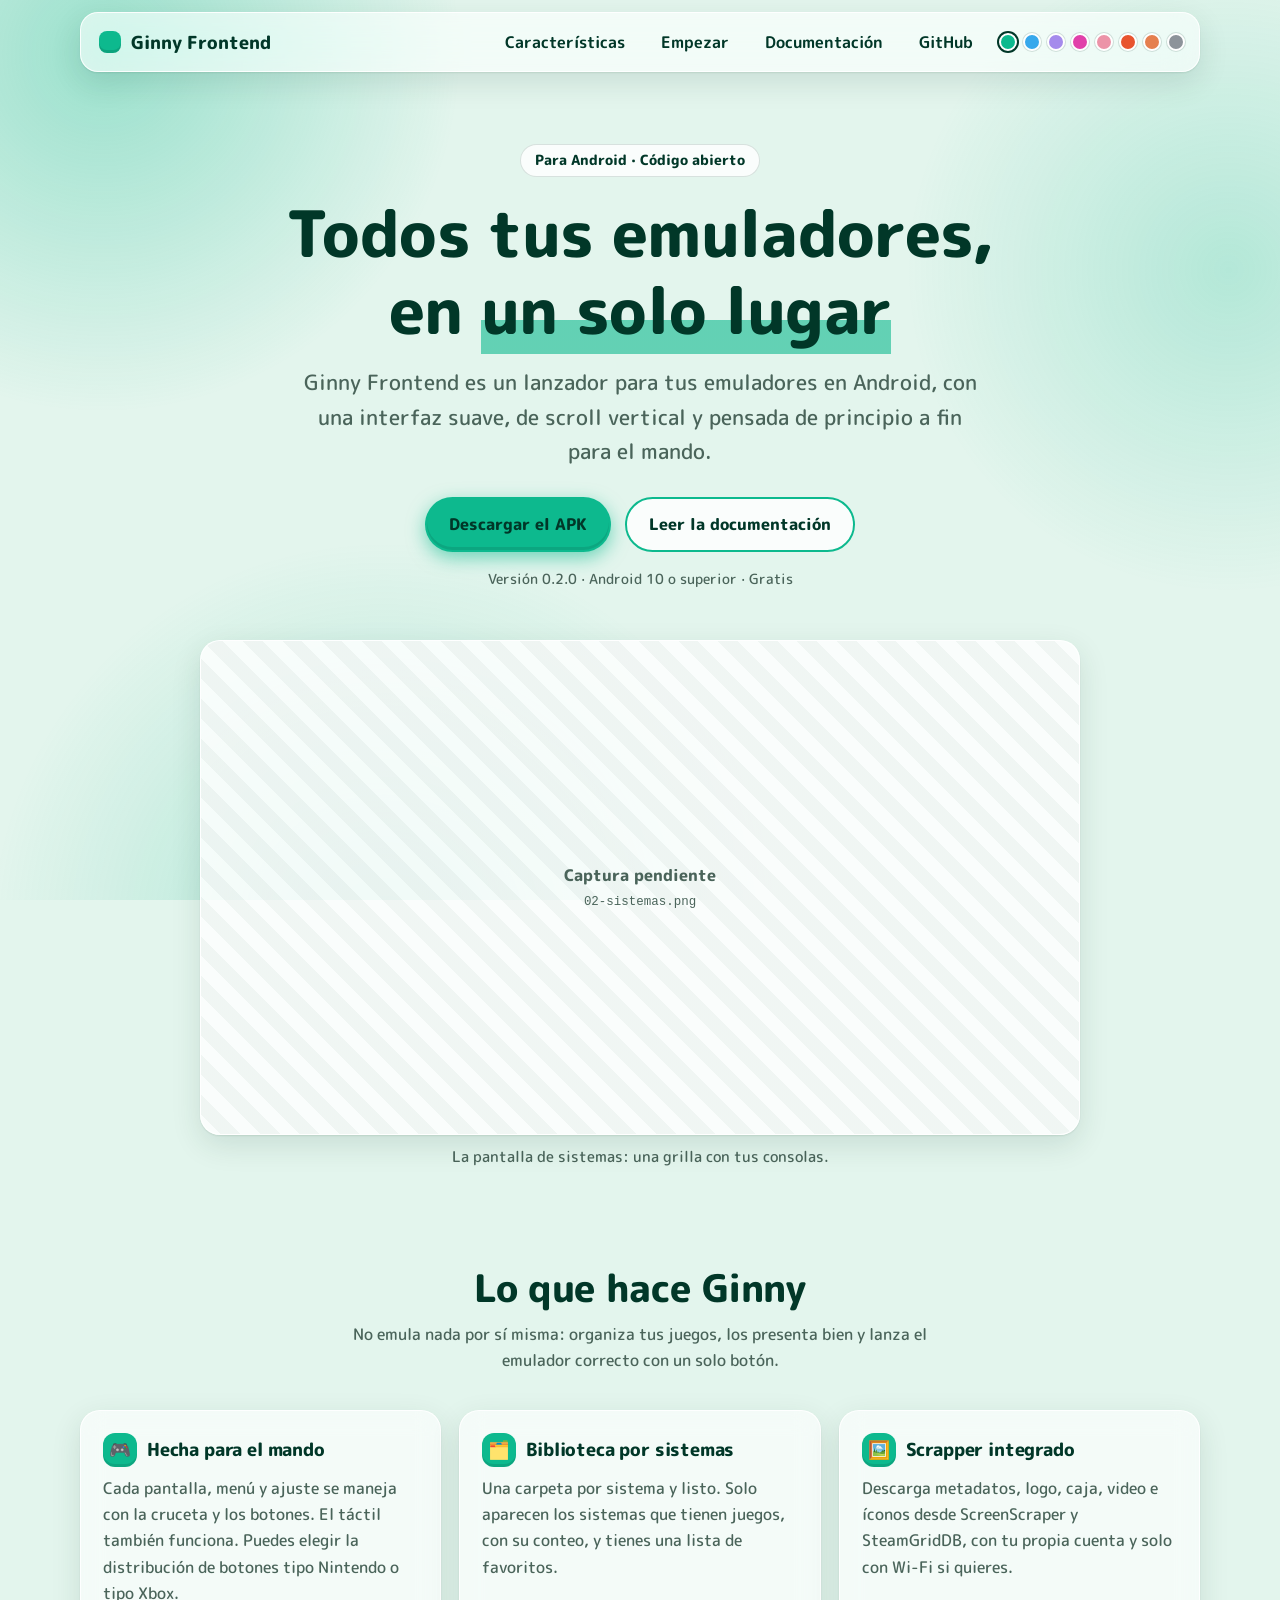
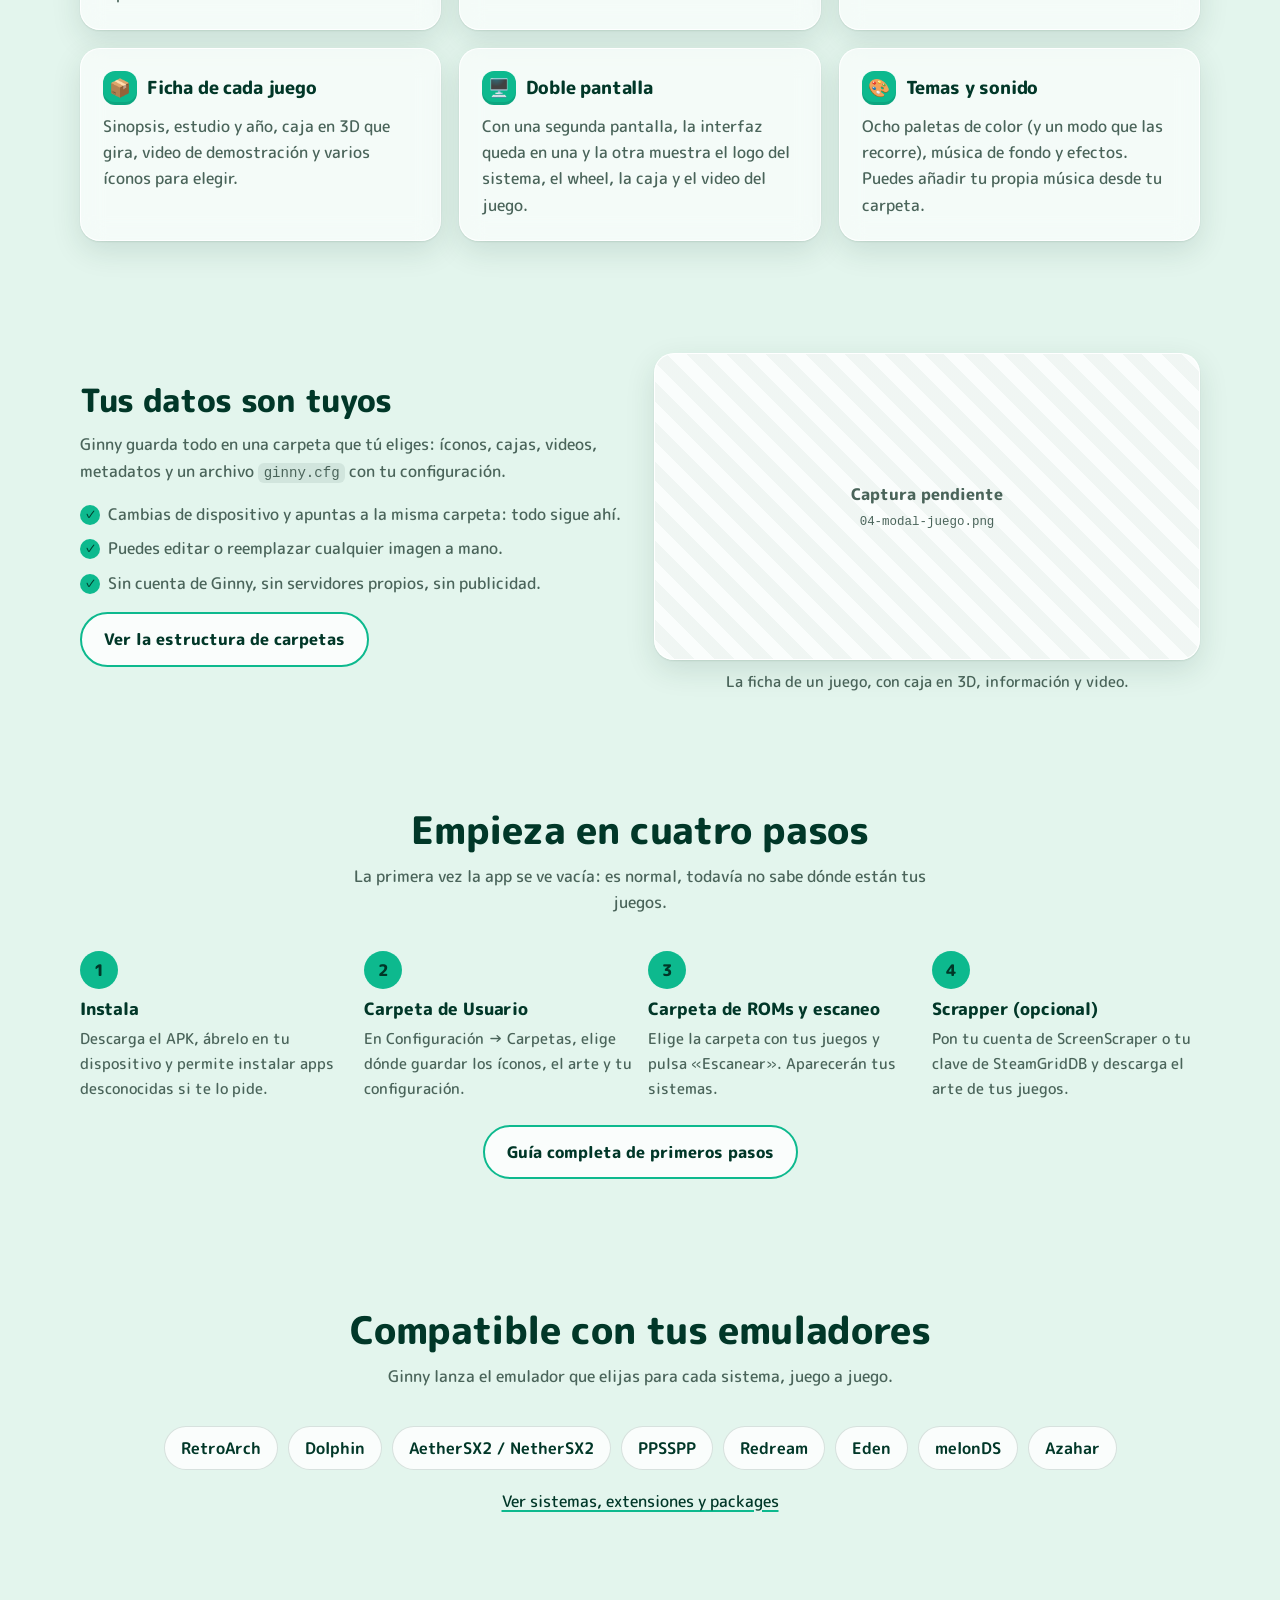
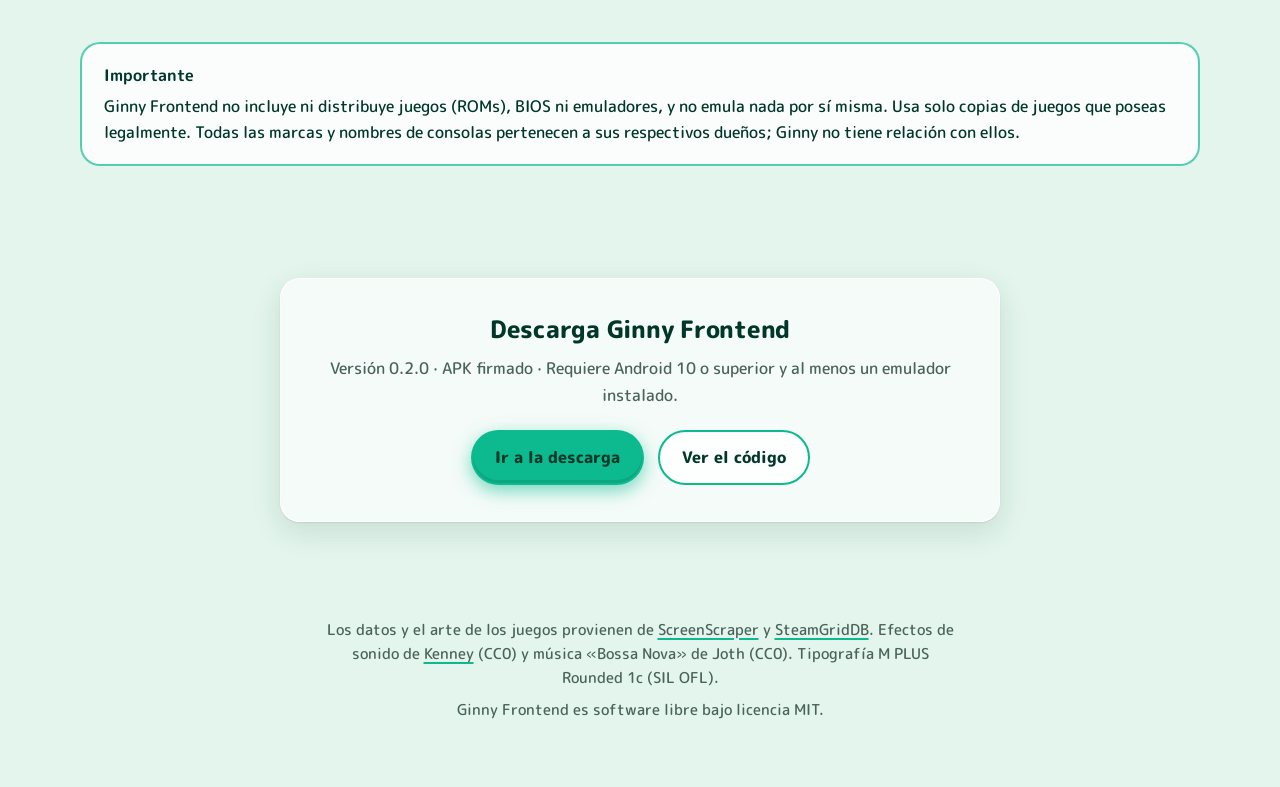
==== site/index.html @ fd738036 "Sitio de presentación y documentación (GitHub Pages) con workflow de publicación Co-Authored-By: Cla" ====
<!doctype html>
<html lang="es">
<head>
  <meta charset="utf-8">
  <meta name="viewport" content="width=device-width, initial-scale=1">
  <title>Ginny Frontend</title>
  <meta name="description" content="Ginny Frontend es un lanzador de emuladores para Android: biblioteca por sistemas, navegación completa con mando, ficha de cada juego y scrapper integrado.">
  <meta property="og:title" content="Ginny Frontend">
  <meta property="og:description" content="El lanzador para tus emuladores en Android, pensado para el mando.">
  <meta property="og:type" content="website">
  <link rel="icon" href="data:image/svg+xml,%3Csvg xmlns='http://www.w3.org/2000/svg' viewBox='0 0 32 32'%3E%3Crect width='32' height='32' rx='9' fill='%230db98e'/%3E%3C/svg%3E">
  <link rel="preconnect" href="https://fonts.googleapis.com">
  <link rel="preconnect" href="https://fonts.gstatic.com" crossorigin>
  <link href="https://fonts.googleapis.com/css2?family=M+PLUS+Rounded+1c:wght@500;700;800&display=swap" rel="stylesheet">
  <link rel="stylesheet" href="assets/style.css">
</head>
<body>
  <header class="nav">
    <div class="wrap nav-inner">
      <a class="brand" href="./"><span class="brand-dot" aria-hidden="true"></span>Ginny Frontend</a>
      <a class="link hide-sm" href="#caracteristicas">Características</a>
      <a class="link hide-sm" href="#empezar">Empezar</a>
      <a class="link" href="docs.html">Documentación</a>
      <a class="link hide-sm" href="https://github.com/sanchezmendozajean/ginny-frontend">GitHub</a>
      <div class="themes" role="group" aria-label="Tema de color"></div>
    </div>
  </header>

  <main>
    <section class="hero wrap">
      <span class="eyebrow">Para Android · Código abierto</span>
      <h1>Todos tus emuladores, en <em>un solo lugar</em></h1>
      <p class="lead">Ginny Frontend es un lanzador para tus emuladores en Android, con una interfaz suave, de scroll vertical y pensada de principio a fin para el mando.</p>
      <div class="cta">
        <a class="btn primary" href="https://github.com/sanchezmendozajean/ginny-frontend/releases/latest">Descargar el APK</a>
        <a class="btn ghost" href="docs.html">Leer la documentación</a>
      </div>
      <p class="meta">Versión 0.2.0 · Android 10 o superior · Gratis</p>

      <figure class="shot">
        <div class="shot-frame">
          <div class="ph"><span>Captura pendiente</span><small>02-sistemas.png</small></div>
          <img src="assets/img/02-sistemas.png" alt="Pantalla de sistemas de Ginny Frontend" onerror="this.remove()">
        </div>
        <figcaption>La pantalla de sistemas: una grilla con tus consolas.</figcaption>
      </figure>
    </section>

    <section class="block wrap" id="caracteristicas">
      <div class="section-head">
        <h2>Lo que hace Ginny</h2>
        <p>No emula nada por sí misma: organiza tus juegos, los presenta bien y lanza el emulador correcto con un solo botón.</p>
      </div>
      <div class="grid">
        <article class="card"><h3><span class="ico" aria-hidden="true">🎮</span>Hecha para el mando</h3><p>Cada pantalla, menú y ajuste se maneja con la cruceta y los botones. El táctil también funciona. Puedes elegir la distribución de botones tipo Nintendo o tipo Xbox.</p></article>
        <article class="card"><h3><span class="ico" aria-hidden="true">🗂️</span>Biblioteca por sistemas</h3><p>Una carpeta por sistema y listo. Solo aparecen los sistemas que tienen juegos, con su conteo, y tienes una lista de favoritos.</p></article>
        <article class="card"><h3><span class="ico" aria-hidden="true">🖼️</span>Scrapper integrado</h3><p>Descarga metadatos, logo, caja, video e íconos desde ScreenScraper y SteamGridDB, con tu propia cuenta y solo con Wi-Fi si quieres.</p></article>
        <article class="card"><h3><span class="ico" aria-hidden="true">📦</span>Ficha de cada juego</h3><p>Sinopsis, estudio y año, caja en 3D que gira, video de demostración y varios íconos para elegir.</p></article>
        <article class="card"><h3><span class="ico" aria-hidden="true">🖥️</span>Doble pantalla</h3><p>Con una segunda pantalla, la interfaz queda en una y la otra muestra el logo del sistema, el wheel, la caja y el video del juego.</p></article>
        <article class="card"><h3><span class="ico" aria-hidden="true">🎨</span>Temas y sonido</h3><p>Ocho paletas de color (y un modo que las recorre), música de fondo y efectos. Puedes añadir tu propia música desde tu carpeta.</p></article>
      </div>
    </section>

    <section class="block wrap">
      <div class="two">
        <div>
          <h2>Tus datos son tuyos</h2>
          <p>Ginny guarda todo en una carpeta que tú eliges: íconos, cajas, videos, metadatos y un archivo <code>ginny.cfg</code> con tu configuración.</p>
          <ul class="ticks">
            <li>Cambias de dispositivo y apuntas a la misma carpeta: todo sigue ahí.</li>
            <li>Puedes editar o reemplazar cualquier imagen a mano.</li>
            <li>Sin cuenta de Ginny, sin servidores propios, sin publicidad.</li>
          </ul>
          <a class="btn ghost" href="docs.html#carpeta-usuario">Ver la estructura de carpetas</a>
        </div>
        <figure class="shot">
          <div class="shot-frame">
            <div class="ph"><span>Captura pendiente</span><small>04-modal-juego.png</small></div>
            <img src="assets/img/04-modal-juego.png" alt="Ficha de un juego con su caja en 3D" onerror="this.remove()">
          </div>
          <figcaption>La ficha de un juego, con caja en 3D, información y video.</figcaption>
        </figure>
      </div>
    </section>

    <section class="block wrap" id="empezar">
      <div class="section-head">
        <h2>Empieza en cuatro pasos</h2>
        <p>La primera vez la app se ve vacía: es normal, todavía no sabe dónde están tus juegos.</p>
      </div>
      <ol class="steps">
        <li><h3>Instala</h3><p>Descarga el APK, ábrelo en tu dispositivo y permite instalar apps desconocidas si te lo pide.</p></li>
        <li><h3>Carpeta de Usuario</h3><p>En Configuración → Carpetas, elige dónde guardar los íconos, el arte y tu configuración.</p></li>
        <li><h3>Carpeta de ROMs y escaneo</h3><p>Elige la carpeta con tus juegos y pulsa «Escanear». Aparecerán tus sistemas.</p></li>
        <li><h3>Scrapper (opcional)</h3><p>Pon tu cuenta de ScreenScraper o tu clave de SteamGridDB y descarga el arte de tus juegos.</p></li>
      </ol>
      <p style="text-align:center;margin-top:24px"><a class="btn ghost" href="docs.html#primeros-pasos">Guía completa de primeros pasos</a></p>
    </section>

    <section class="block wrap">
      <div class="section-head">
        <h2>Compatible con tus emuladores</h2>
        <p>Ginny lanza el emulador que elijas para cada sistema, juego a juego.</p>
      </div>
      <ul class="chips">
        <li>RetroArch</li><li>Dolphin</li><li>AetherSX2 / NetherSX2</li><li>PPSSPP</li><li>Redream</li>
        <li>Eden</li><li>melonDS</li><li>Azahar</li>
      </ul>
      <p style="text-align:center;margin-top:18px"><a href="docs.html#emuladores">Ver sistemas, extensiones y packages</a></p>
    </section>

    <section class="block wrap">
      <div class="notice">
        <strong>Importante</strong>
        <p>Ginny Frontend no incluye ni distribuye juegos (ROMs), BIOS ni emuladores, y no emula nada por sí misma. Usa solo copias de juegos que poseas legalmente. Todas las marcas y nombres de consolas pertenecen a sus respectivos dueños; Ginny no tiene relación con ellos.</p>
      </div>
    </section>

    <section class="block wrap download" id="descargar">
      <div class="card">
        <h2>Descarga Ginny Frontend</h2>
        <p style="margin:12px 0 22px;color:var(--muted)">Versión 0.2.0 · APK firmado · Requiere Android 10 o superior y al menos un emulador instalado.</p>
        <div class="cta">
          <a class="btn primary" href="https://github.com/sanchezmendozajean/ginny-frontend/releases/latest">Ir a la descarga</a>
          <a class="btn ghost" href="https://github.com/sanchezmendozajean/ginny-frontend">Ver el código</a>
        </div>
      </div>
    </section>
  </main>

  <footer class="site wrap">
    <p>Los datos y el arte de los juegos provienen de <a href="https://www.screenscraper.fr">ScreenScraper</a> y <a href="https://www.steamgriddb.com">SteamGridDB</a>. Efectos de sonido de <a href="https://kenney.nl">Kenney</a> (CC0) y música «Bossa Nova» de Joth (CC0). Tipografía M PLUS Rounded 1c (SIL OFL).</p>
    <p>Ginny Frontend es software libre bajo licencia MIT.</p>
  </footer>

  <script src="assets/site.js"></script>
</body>
</html>
---- site/assets/style.css ----
/* Ginny Frontend — sitio. Misma receta de color que la app (GinnyThemes.kt): todos los papeles salen de
   un color base y su tono (--h); cambiar de tema cambia solo esas dos variables. */

:root {
  color-scheme: light;
  --h: 168;
  --accent: #0db98e;
  --bg: oklch(0.955 0.022 var(--h));
  --ink: oklch(0.3 0.06 var(--h));
  --muted: oklch(0.48 0.035 var(--h));
  --line: oklch(0.3 0.06 var(--h) / 0.14);
  --glass: rgb(255 255 255 / 0.62);
  --glass-strong: rgb(255 255 255 / 0.82);
  --radius: 20px;
  --shadow: 0 10px 30px oklch(0.3 0.06 var(--h) / 0.12), 0 1px 2px oklch(0.3 0.06 var(--h) / 0.1);
  --font: "M PLUS Rounded 1c", system-ui, -apple-system, "Segoe UI", sans-serif;
  --mono: ui-monospace, "SFMono-Regular", Menlo, Consolas, monospace;
}

:root[data-theme="cielo"]   { --h: 240; --accent: #37a8ec; }
:root[data-theme="durazno"] { --h: 44;  --accent: #e57f4f; }
:root[data-theme="lila"]    { --h: 294; --accent: #a58bec; }
:root[data-theme="fucsia"]  { --h: 344; --accent: #e141aa; }
:root[data-theme="rosa"]    { --h: 4;   --accent: #ec93a8; }
:root[data-theme="lava"]    { --h: 34;  --accent: #e8542f; }
:root[data-theme="smog"]    { --h: 252; --accent: #8d939a; }

*, *::before, *::after { box-sizing: border-box; }
html { scroll-behavior: smooth; scroll-padding-top: 84px; }
body {
  margin: 0;
  font-family: var(--font);
  font-weight: 500;
  line-height: 1.65;
  color: var(--ink);
  background: var(--bg);
  min-height: 100vh;
}
/* Manchas de color de fondo, como el fondo desenfocado de la app. */
body::before {
  content: "";
  position: fixed;
  inset: 0;
  z-index: -1;
  background:
    radial-gradient(40vmax 40vmax at 8% 6%, color-mix(in oklch, var(--accent) 34%, transparent), transparent 70%),
    radial-gradient(36vmax 36vmax at 96% 30%, color-mix(in oklch, var(--accent) 22%, transparent), transparent 70%),
    radial-gradient(44vmax 44vmax at 30% 104%, color-mix(in oklch, var(--accent) 26%, transparent), transparent 70%);
}

a { color: inherit; text-decoration-color: var(--accent); text-underline-offset: 3px; text-decoration-thickness: 2px; }
a:hover { text-decoration-color: var(--ink); }
:focus-visible { outline: 3px solid var(--accent); outline-offset: 3px; border-radius: 8px; }
img { max-width: 100%; display: block; }
h1, h2, h3, h4 { line-height: 1.2; margin: 0; font-weight: 800; letter-spacing: -0.01em; }
p { margin: 0 0 1em; }
code, kbd { font-family: var(--mono); font-size: 0.88em; }
code { background: oklch(0.3 0.06 var(--h) / 0.08); padding: 0.12em 0.4em; border-radius: 6px; }
kbd {
  display: inline-block; min-width: 1.9em; text-align: center; padding: 0.05em 0.5em;
  border-radius: 8px; border: 2px solid var(--accent); background: var(--glass-strong); font-weight: 800;
}

.wrap { width: min(1120px, 100% - 32px); margin-inline: auto; }

/* ── Barra superior ───────────────────────────────────────────── */
.nav {
  position: sticky; top: 12px; z-index: 20; margin-top: 12px;
}
.nav-inner {
  display: flex; align-items: center; gap: 16px; padding: 10px 14px 10px 18px;
  background: var(--glass); backdrop-filter: blur(16px) saturate(1.4); -webkit-backdrop-filter: blur(16px) saturate(1.4);
  border: 1px solid rgb(255 255 255 / 0.9); border-radius: 18px; box-shadow: var(--shadow);
}
.brand { font-weight: 800; font-size: 1.1rem; text-decoration: none; display: flex; align-items: center; gap: 10px; margin-right: auto; }
.brand-dot { width: 22px; height: 22px; border-radius: 8px; background: var(--accent); box-shadow: inset 0 -3px 0 rgb(0 0 0 / 0.12); }
.nav a.link { text-decoration: none; font-weight: 700; padding: 6px 10px; border-radius: 10px; }
.nav a.link:hover, .nav a.link[aria-current="page"] { background: color-mix(in oklch, var(--accent) 22%, transparent); }
.themes { display: flex; gap: 6px; align-items: center; }
.themes button {
  width: 18px; height: 18px; border-radius: 50%; border: 2px solid #fff; padding: 0; cursor: pointer;
  background: var(--c); box-shadow: 0 0 0 1px var(--line);
}
.themes button[aria-pressed="true"] { box-shadow: 0 0 0 2px var(--ink); }
@media (max-width: 760px) {
  .themes { display: none; }
  .nav a.link.hide-sm { display: none; }
}

/* ── Botones ──────────────────────────────────────────────────── */
.btn {
  display: inline-flex; align-items: center; gap: 8px; font: inherit; font-weight: 800; color: var(--ink);
  text-decoration: none; padding: 12px 22px; border-radius: 999px; border: 2px solid transparent; cursor: pointer;
  transition: transform 0.15s ease, box-shadow 0.15s ease;
}
.btn:hover { transform: translateY(-2px); }
.btn.primary { background: var(--accent); box-shadow: 0 6px 18px color-mix(in oklch, var(--accent) 55%, transparent), inset 0 -3px 0 rgb(0 0 0 / 0.1); }
.btn.ghost { background: var(--glass-strong); border-color: var(--accent); }

/* ── Portada ──────────────────────────────────────────────────── */
.hero { padding: 72px 0 40px; text-align: center; }
.eyebrow {
  display: inline-block; padding: 4px 14px; border-radius: 999px; font-weight: 800; font-size: 0.85rem;
  background: var(--glass-strong); border: 1px solid var(--line); margin-bottom: 18px;
}
.hero h1 { font-size: clamp(2.3rem, 6vw, 4rem); max-width: 18ch; margin: 0 auto 18px; }
.hero h1 em { font-style: normal; color: var(--ink); background: linear-gradient(transparent 62%, color-mix(in oklch, var(--accent) 60%, transparent) 62%); }
.hero .lead { font-size: clamp(1.05rem, 2.2vw, 1.3rem); color: var(--muted); max-width: 52ch; margin: 0 auto 28px; }
.cta { display: flex; flex-wrap: wrap; gap: 14px; justify-content: center; }
.meta { margin-top: 16px; font-size: 0.9rem; color: var(--muted); }

/* ── Capturas ─────────────────────────────────────────────────── */
.shot { margin: 0; }
.shot-frame {
  position: relative; aspect-ratio: 16 / 9; border-radius: var(--radius); overflow: hidden;
  background: var(--glass-strong); border: 1px solid rgb(255 255 255 / 0.9); box-shadow: var(--shadow);
}
.shot-frame img { position: absolute; inset: 0; width: 100%; height: 100%; object-fit: cover; }
.shot .ph {
  position: absolute; inset: 0; display: grid; place-content: center; gap: 4px; text-align: center; color: var(--muted);
  background: repeating-linear-gradient(45deg, transparent 0 14px, oklch(0.3 0.06 var(--h) / 0.04) 14px 28px);
}
.shot .ph span { font-weight: 800; }
.shot .ph small { font-family: var(--mono); font-size: 0.78rem; }
.shot figcaption { margin-top: 10px; font-size: 0.92rem; color: var(--muted); text-align: center; }
.hero .shot { max-width: 880px; margin: 48px auto 0; }

/* ── Secciones ────────────────────────────────────────────────── */
section.block { padding: 56px 0; }
.section-head { text-align: center; max-width: 60ch; margin: 0 auto 36px; }
.section-head h2 { font-size: clamp(1.7rem, 4vw, 2.4rem); margin-bottom: 10px; }
.section-head p { color: var(--muted); }

.grid { display: grid; gap: 18px; grid-template-columns: repeat(auto-fit, minmax(min(320px, 100%), 1fr)); }
.card {
  background: var(--glass); backdrop-filter: blur(12px); -webkit-backdrop-filter: blur(12px);
  border: 1px solid rgb(255 255 255 / 0.9); border-radius: var(--radius); box-shadow: var(--shadow); padding: 22px;
}
.card h3 { font-size: 1.1rem; margin-bottom: 8px; display: flex; align-items: center; gap: 10px; }
.card p { margin: 0; color: var(--muted); }
.ico { flex: none; width: 34px; height: 34px; display: grid; place-items: center; border-radius: 12px; background: var(--accent); font-size: 1.1rem; box-shadow: inset 0 -3px 0 rgb(0 0 0 / 0.1); }

.steps { counter-reset: s; display: grid; gap: 16px; grid-template-columns: repeat(auto-fit, minmax(min(230px, 100%), 1fr)); padding: 0; list-style: none; margin: 0; }
.steps li { counter-increment: s; }
.steps li::before {
  content: counter(s); display: grid; place-items: center; width: 38px; height: 38px; border-radius: 50%;
  background: var(--accent); font-weight: 800; margin-bottom: 10px;
}
.steps h3 { font-size: 1.05rem; margin-bottom: 6px; }
.steps p { margin: 0; color: var(--muted); font-size: 0.95rem; }

.two { display: grid; gap: 28px; grid-template-columns: 1fr 1fr; align-items: center; }
@media (max-width: 800px) { .two { grid-template-columns: 1fr; } }
.two.flip > :first-child { order: 2; }
@media (max-width: 800px) { .two.flip > :first-child { order: 0; } }
.two h2 { font-size: clamp(1.5rem, 3.4vw, 2rem); margin-bottom: 12px; }
.two p, .two li { color: var(--muted); }
.ticks { list-style: none; padding: 0; margin: 0 0 1em; display: grid; gap: 8px; }
.ticks li { padding-left: 28px; position: relative; }
.ticks li::before { content: "✓"; position: absolute; left: 0; top: 0; width: 20px; height: 20px; display: grid; place-items: center; background: var(--accent); border-radius: 50%; font-size: 0.75rem; font-weight: 800; color: var(--ink); line-height: 1; margin-top: 4px; }

.chips { display: flex; flex-wrap: wrap; gap: 10px; justify-content: center; padding: 0; list-style: none; margin: 0; }
.chips li { padding: 8px 16px; border-radius: 999px; background: var(--glass-strong); border: 1px solid var(--line); font-weight: 700; }

.notice {
  border-radius: var(--radius); padding: 18px 22px; background: var(--glass-strong);
  border: 2px solid color-mix(in oklch, var(--accent) 70%, transparent);
}
.notice strong { display: block; margin-bottom: 4px; }
.notice p:last-child { margin-bottom: 0; }

.download { text-align: center; }
.download .card { max-width: 720px; margin: 0 auto; padding: 36px 28px; }

footer.site { padding: 40px 0 56px; color: var(--muted); font-size: 0.92rem; text-align: center; }
footer.site p { margin: 0 auto 8px; max-width: 70ch; }

/* ── Documentación ────────────────────────────────────────────── */
.docs { display: grid; grid-template-columns: 250px minmax(0, 1fr); gap: 36px; padding: 40px 0 24px; align-items: start; }
@media (max-width: 900px) { .docs { grid-template-columns: 1fr; } }
.toc {
  position: sticky; top: 92px; max-height: calc(100vh - 112px); overflow: auto; padding: 16px;
  background: var(--glass); backdrop-filter: blur(12px); -webkit-backdrop-filter: blur(12px);
  border: 1px solid rgb(255 255 255 / 0.9); border-radius: var(--radius); box-shadow: var(--shadow);
}
.toc strong { display: block; margin-bottom: 8px; }
.toc ol { list-style: none; margin: 0; padding: 0; display: grid; gap: 2px; }
.toc ol ol { padding-left: 14px; margin: 2px 0 6px; }
.toc a { display: block; text-decoration: none; padding: 4px 10px; border-radius: 8px; font-size: 0.93rem; font-weight: 700; }
.toc ol ol a { font-weight: 500; }
.toc a:hover, .toc a.on { background: color-mix(in oklch, var(--accent) 24%, transparent); }
@media (max-width: 900px) { .toc { position: static; max-height: none; } }

.doc { min-width: 0; }
.doc > section {
  background: var(--glass); backdrop-filter: blur(12px); -webkit-backdrop-filter: blur(12px);
  border: 1px solid rgb(255 255 255 / 0.9); border-radius: var(--radius); box-shadow: var(--shadow);
  padding: 28px clamp(18px, 4vw, 36px); margin-bottom: 22px;
}
.doc h1 { font-size: clamp(2rem, 5vw, 2.8rem); margin-bottom: 8px; }
.doc .intro { color: var(--muted); font-size: 1.1rem; margin-bottom: 28px; }
.doc h2 { font-size: 1.6rem; margin-bottom: 14px; padding-bottom: 8px; border-bottom: 3px solid var(--accent); display: inline-block; }
.doc h3 { font-size: 1.15rem; margin: 26px 0 8px; }
.doc ul, .doc ol { padding-left: 1.3em; margin: 0 0 1em; }
.doc li { margin-bottom: 4px; }
.doc .shot { margin: 18px 0 8px; max-width: 760px; }

.tablewrap { overflow-x: auto; margin: 0 0 1.2em; border-radius: 14px; border: 1px solid var(--line); background: var(--glass-strong); }
table { border-collapse: collapse; width: 100%; font-size: 0.93rem; }
th, td { text-align: left; padding: 9px 14px; vertical-align: top; border-bottom: 1px solid var(--line); }
th { background: color-mix(in oklch, var(--accent) 22%, transparent); font-weight: 800; white-space: nowrap; }
tr:last-child td { border-bottom: 0; }

pre {
  margin: 0 0 1.2em; padding: 16px 18px; overflow-x: auto; border-radius: 14px; line-height: 1.5;
  background: oklch(0.26 0.04 var(--h)); color: oklch(0.95 0.02 var(--h)); font-family: var(--mono); font-size: 0.88rem;
}
pre .c { color: oklch(0.75 0.04 var(--h)); }
pre .a { color: color-mix(in oklch, var(--accent) 80%, white); }

.callout { border-radius: 14px; padding: 14px 18px; margin: 0 0 1.2em; background: color-mix(in oklch, var(--accent) 16%, white); border-left: 6px solid var(--accent); }
.callout.warn { background: oklch(0.95 0.04 55); border-left-color: oklch(0.65 0.18 45); }
.callout strong:first-child { display: block; }
.callout p:last-child { margin-bottom: 0; }

details.faq { border-bottom: 1px solid var(--line); padding: 10px 0; }
details.faq summary { cursor: pointer; font-weight: 800; }
details.faq p { margin: 8px 0 0; color: var(--muted); }

@media (prefers-reduced-motion: reduce) { html { scroll-behavior: auto; } .btn { transition: none; } }
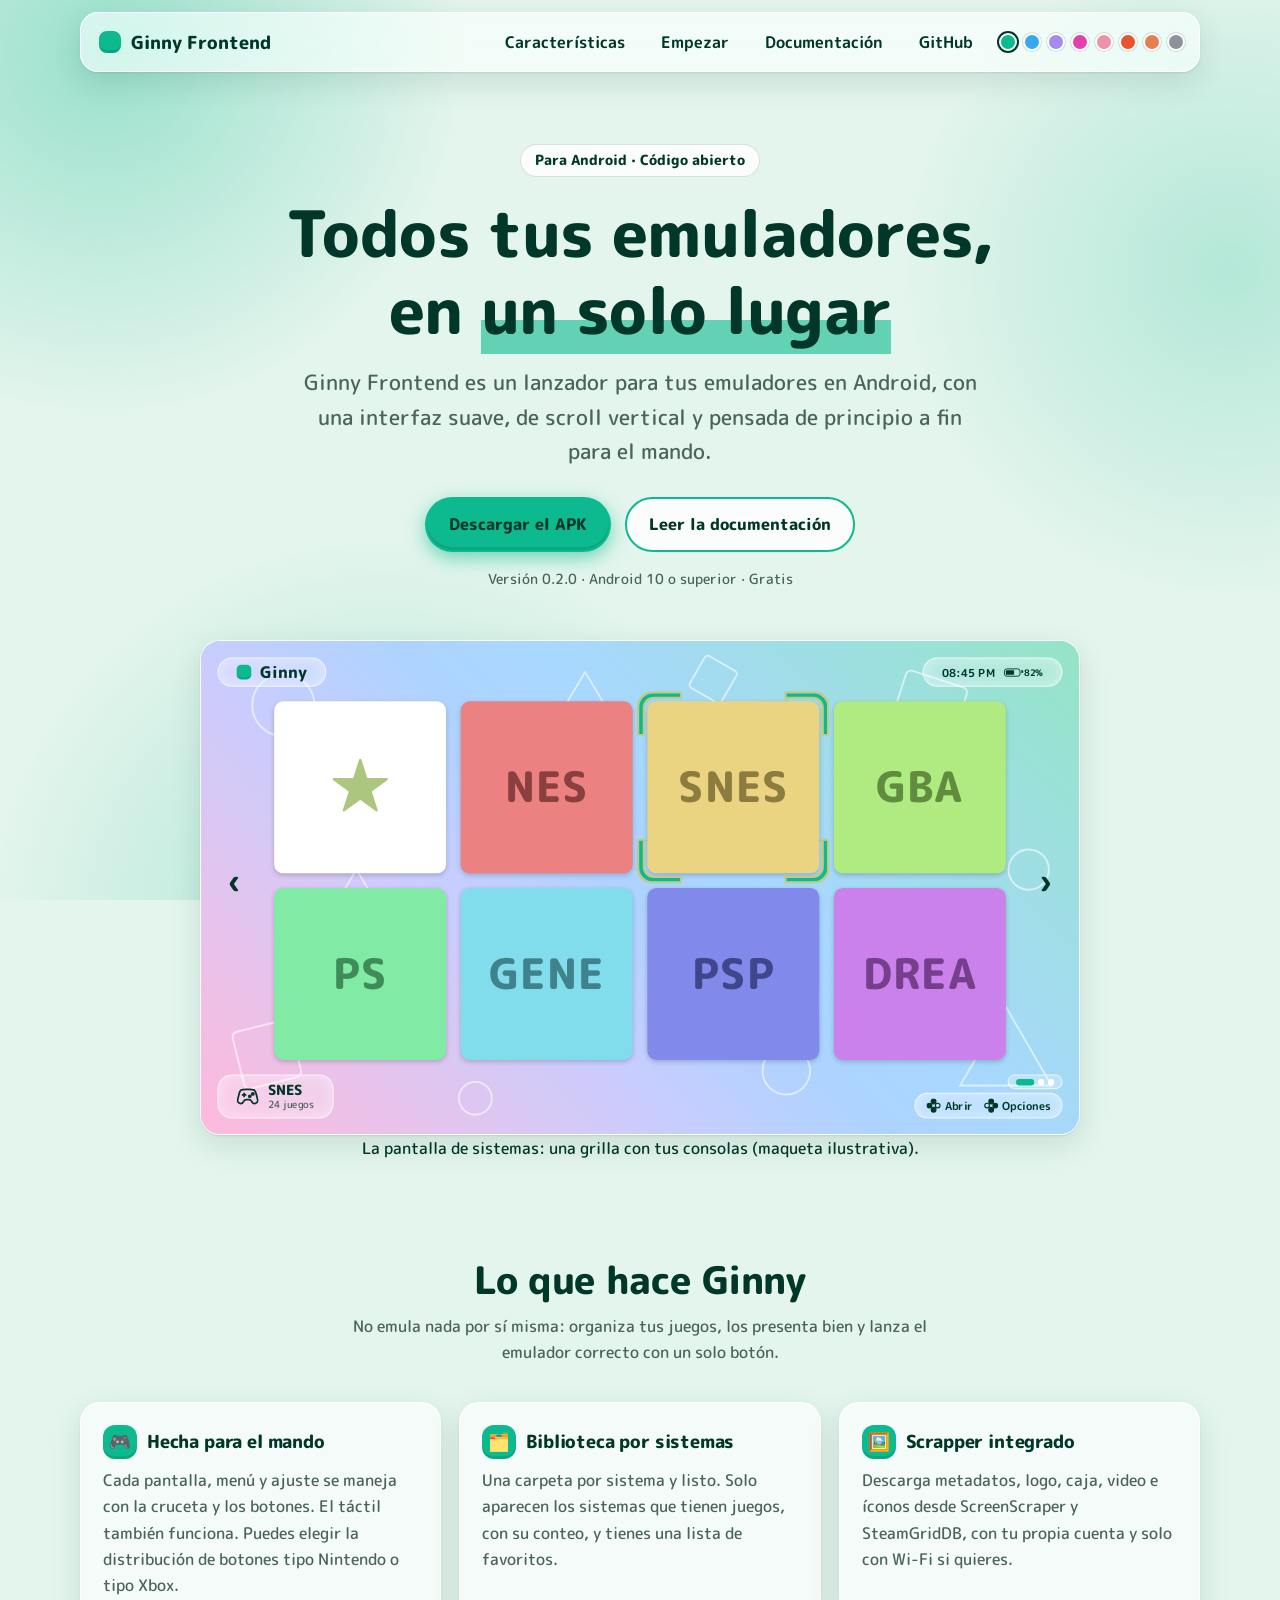
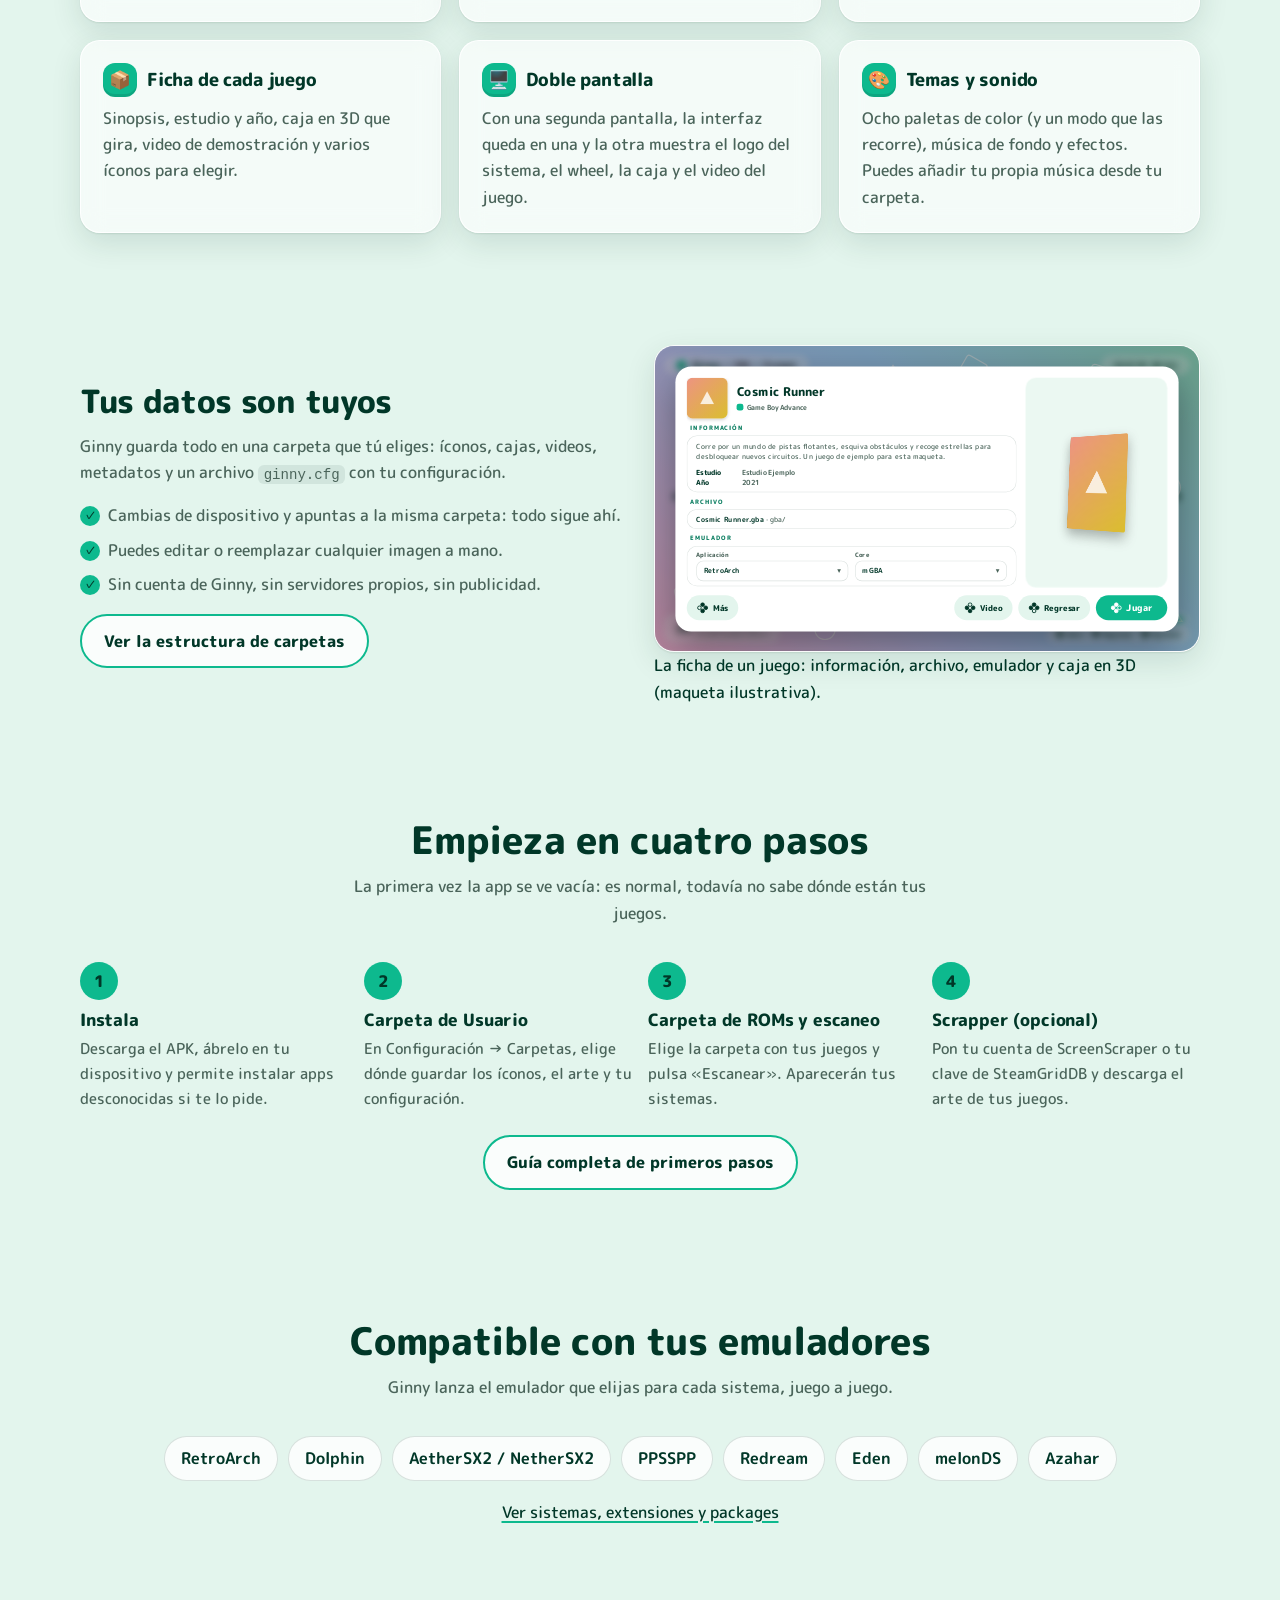
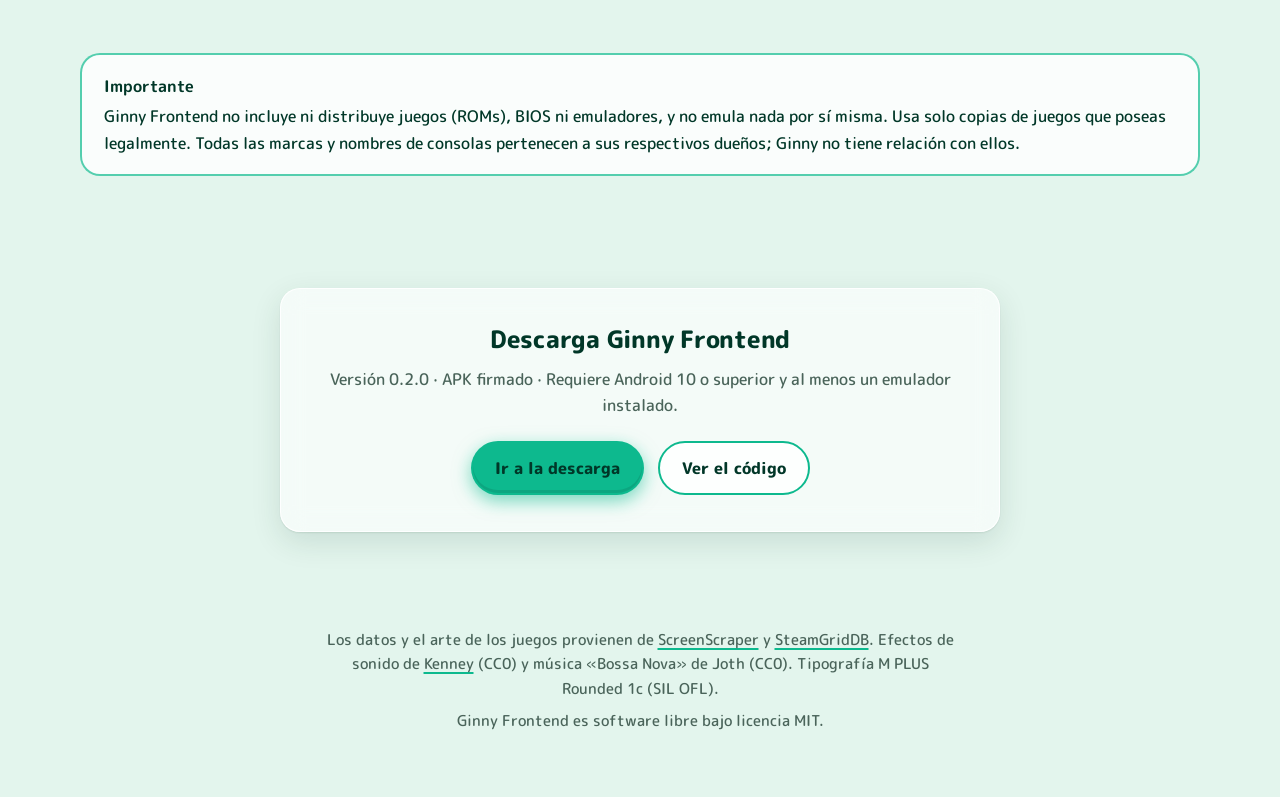
==== commit e561313c: "Sitio: maquetas HTML de la interfaz en lugar de capturas (escaladas, con los colores del tema) Co-Au" ====
--- a/site/index.html
+++ b/site/index.html
@@ -13,6 +13,7 @@
   <link rel="preconnect" href="https://fonts.gstatic.com" crossorigin>
   <link href="https://fonts.googleapis.com/css2?family=M+PLUS+Rounded+1c:wght@500;700;800&display=swap" rel="stylesheet">
   <link rel="stylesheet" href="assets/style.css">
+  <link rel="stylesheet" href="assets/mock.css">
 </head>
 <body>
   <header class="nav">
@@ -38,12 +39,20 @@
       <p class="meta">Versión 0.2.0 · Android 10 o superior · Gratis</p>
 
       <figure class="shot">
-        <div class="shot-frame">
-          <div class="ph"><span>Captura pendiente</span><small>02-sistemas.png</small></div>
-          <img src="assets/img/02-sistemas.png" alt="Pantalla de sistemas de Ginny Frontend" onerror="this.remove()">
-        </div>
-        <figcaption>La pantalla de sistemas: una grilla con tus consolas.</figcaption>
-      </figure>
+          <div class="shot-frame mockframe" role="img" aria-label="Maqueta de la pantalla de sistemas"><div class="mock"><svg class="m-bgshapes"></svg><div class="m-ui">
+<div class="m-header">
+  <div class="m-glass"><span class="m-logo"></span><span class="m-hname">Ginny</span></div>
+  <div class="m-glass"><span class="m-clock">08:45 PM</span><span class="m-batt"><i></i>82%</span></div>
+</div><div class="m-content"><div class="m-arrow">‹</div><div class="m-grid" style="--cols:4"><div class="m-cell"><div class="m-tile"><span class="m-star">★</span></div></div><div class="m-cell"><div class="m-tile" style="background:#eb8181"><b style="color:#8c3f3f">NES</b></div></div><div class="m-cell"><div class="m-tile" style="background:#ebd481"><b style="color:#8c7c3f">SNES</b></div><div class="m-cursor"><span class="a"></span><span class="b"></span><span class="c"></span><span class="d"></span></div></div><div class="m-cell"><div class="m-tile" style="background:#afeb81"><b style="color:#618c3f">GBA</b></div></div><div class="m-cell"><div class="m-tile" style="background:#81eba6"><b style="color:#3f8c5a">PS</b></div></div><div class="m-cell"><div class="m-tile" style="background:#81ddeb"><b style="color:#3f828c">GENE</b></div></div><div class="m-cell"><div class="m-tile" style="background:#818aeb"><b style="color:#3f468c">PSP</b></div></div><div class="m-cell"><div class="m-tile" style="background:#cb81eb"><b style="color:#753f8c">DREA</b></div></div></div><div class="m-arrow">›</div></div>
+<div class="m-footer">
+  <div class="m-glass"><svg class="m-gp"></svg><div class="m-sel"><strong>SNES</strong><small>24 juegos</small></div></div>
+  <div class="m-right">
+    <div class="m-dots"><i class="on"></i><i></i><i></i></div>
+    <div class="m-glass m-legend"><span class="m-leg"><i class="fb" data-b="A"></i>Abrir</span><span class="m-leg"><i class="fb" data-b="Y"></i>Opciones</span></div>
+  </div>
+</div></div></div></div>
+          <figcaption>La pantalla de sistemas: una grilla con tus consolas (maqueta ilustrativa).</figcaption>
+        </figure>
     </section>
 
     <section class="block wrap" id="caracteristicas">
@@ -74,11 +83,43 @@
           <a class="btn ghost" href="docs.html#carpeta-usuario">Ver la estructura de carpetas</a>
         </div>
         <figure class="shot">
-          <div class="shot-frame">
-            <div class="ph"><span>Captura pendiente</span><small>04-modal-juego.png</small></div>
-            <img src="assets/img/04-modal-juego.png" alt="Ficha de un juego con su caja en 3D" onerror="this.remove()">
-          </div>
-          <figcaption>La ficha de un juego, con caja en 3D, información y video.</figcaption>
+          <div class="shot-frame mockframe" role="img" aria-label="Maqueta de la ficha de un juego"><div class="mock"><svg class="m-bgshapes"></svg><div class="m-ui blurred">
+<div class="m-header">
+  <div class="m-glass"><span class="m-logo"></span><span class="m-hname">Ginny</span><span class="m-sep">/</span><span class="m-hsys">GBA</span><span class="m-sep">/</span><span class="m-hsys">8 juegos</span></div>
+  <div class="m-glass"><span class="m-clock">08:45 PM</span><span class="m-batt"><i></i>82%</span></div>
+</div><div class="m-content"><div class="m-arrow">‹</div><div class="m-grid" style="--cols:4"><div class="m-cell"><div class="m-tile g t" style="--gh:10"></div><div class="m-cursor"><span class="a"></span><span class="b"></span><span class="c"></span><span class="d"></span></div></div><div class="m-cell"><div class="m-tile g c" style="--gh:200"></div></div><div class="m-cell"><div class="m-tile g s" style="--gh:120"></div></div><div class="m-cell"><div class="m-tile g st" style="--gh:290"></div></div><div class="m-cell"><div class="m-tile g c" style="--gh:40"></div></div><div class="m-cell"><div class="m-tile g s" style="--gh:330"></div></div><div class="m-cell"><div class="m-tile g st" style="--gh:170"></div></div><div class="m-cell"><div class="m-tile g t" style="--gh:250"></div></div></div><div class="m-arrow">›</div></div>
+<div class="m-footer">
+  <div class="m-glass"><svg class="m-gp"></svg><div class="m-sel"><strong>Cosmic Runner</strong><small>Estudio Ejemplo (2021)</small></div></div>
+  <div class="m-right">
+    <div class="m-dots"><i class="on"></i></div>
+    <div class="m-glass m-legend"><span class="m-leg"><i class="fb" data-b="A"></i>Abrir</span><span class="m-leg"><i class="fb" data-b="B"></i>Regresar</span><span class="m-leg"><i class="fb" data-b="Y"></i>Opciones</span></div>
+  </div>
+</div></div>
+<div class="m-scrim"></div>
+<div class="m-card"><div class="m-game">
+  <div class="m-body">
+    <div class="m-left">
+      <div class="m-head"><div class="m-cell"><div class="m-tile g t" style="--gh:10"></div></div><div><h3>Cosmic Runner</h3><div class="m-chip"><i></i>Game Boy Advance</div></div></div>
+      <div class="m-sec"><label>Información</label><div class="m-box"><p>Corre por un mundo de pistas flotantes, esquiva obstáculos y recoge estrellas para desbloquear nuevos circuitos. Un juego de ejemplo para esta maqueta.</p>
+        <div class="m-fact"><b>Estudio</b><span>Estudio Ejemplo</span></div>
+        <div class="m-fact"><b>Año</b><span>2021</span></div></div></div>
+      <div class="m-sec"><label>Archivo</label><div class="m-box"><b style="font-size:13px">Cosmic Runner.gba</b> <span style="font-size:12px;color:var(--muted);font-weight:500">· gba/</span></div></div>
+      <div class="m-sec"><label>Emulador</label><div class="m-box"><div class="m-two"><div><small>Aplicación</small><div class="m-drop">RetroArch</div></div><div><small>Core</small><div class="m-drop">mGBA</div></div></div></div></div>
+    </div>
+    <div class="m-side3d"><div class="m-box3d" style="--gh:10"><div class="s"></div><div class="f"></div></div></div>
+  </div>
+  
+<div class="m-actions">
+  <span class="m-act"><i class="fb big" data-b="Y"></i>Más</span>
+  
+  <span class="m-spacer"></span>
+  <span class="m-act"><i class="fb big" data-b="X"></i>Video</span>
+  <span class="m-act"><i class="fb big" data-b="B"></i>Regresar</span>
+  <span class="m-act play"><i class="fb big" data-b="A"></i>Jugar</span>
+</div>
+  
+</div></div></div></div>
+          <figcaption>La ficha de un juego: información, archivo, emulador y caja en 3D (maqueta ilustrativa).</figcaption>
         </figure>
       </div>
     </section>
--- a/site/assets/style.css
+++ b/site/assets/style.css
@@ -116,12 +116,9 @@
   background: var(--glass-strong); border: 1px solid rgb(255 255 255 / 0.9); box-shadow: var(--shadow);
 }
 .shot-frame img { position: absolute; inset: 0; width: 100%; height: 100%; object-fit: cover; }
-.shot .ph {
   position: absolute; inset: 0; display: grid; place-content: center; gap: 4px; text-align: center; color: var(--muted);
   background: repeating-linear-gradient(45deg, transparent 0 14px, oklch(0.3 0.06 var(--h) / 0.04) 14px 28px);
 }
-.shot .ph span { font-weight: 800; }
-.shot .ph small { font-family: var(--mono); font-size: 0.78rem; }
 .shot figcaption { margin-top: 10px; font-size: 0.92rem; color: var(--muted); text-align: center; }
 .hero .shot { max-width: 880px; margin: 48px auto 0; }
 
--- a/site/assets/mock.css
+++ b/site/assets/mock.css
@@ -0,0 +1,183 @@
+/* Maquetas de la interfaz. Se dibujan a 960×540 "dp" (las medidas reales de la app: márgenes de 18,
+   encabezado de 32, pie de 48…) y site.js las escala al ancho de su marco. Usan los colores del tema
+   elegido en el sitio, igual que la app. */
+
+.shot-frame.mockframe { background: #cfd8d4; }
+.mock {
+  --bgA: oklch(0.86 0.09 var(--h));
+  --bgB: oklch(0.86 0.09 calc(var(--h) + 90));
+  --bgC: oklch(0.86 0.09 calc(var(--h) + 180));
+  --line2: oklch(0.3 0.06 var(--h) / 0.14);
+  --lite: color-mix(in oklch, var(--accent) 62%, white);
+  --accentText: color-mix(in oklch, var(--accent) 55%, var(--ink));
+  position: absolute; left: 0; top: 0; width: 960px; height: 540px; transform-origin: 0 0;
+  overflow: hidden; font-family: var(--font); font-size: 14px; line-height: 1.25; color: var(--ink);
+  background: linear-gradient(45deg, var(--bgC), var(--bgB), var(--bgA));
+  user-select: none; pointer-events: none; text-align: left;
+}
+.mock * { box-sizing: border-box; }
+.mock .m-bgshapes { position: absolute; inset: 0; width: 100%; height: 100%; }
+
+/* ── Estructura: encabezado · contenido · pie ─────────────────── */
+.m-ui { position: absolute; inset: 0; padding: 18px; display: flex; flex-direction: column; gap: 12px; }
+.m-ui.blurred { filter: blur(7px); }
+.m-glass {
+  display: flex; align-items: center; gap: 10px; padding: 0 20px; border-radius: 16px;
+  background: rgb(255 255 255 / 0.26); border: 1.5px solid rgb(255 255 255 / 0.75);
+  box-shadow: inset 0 0 14px rgb(255 255 255 / 0.4);
+}
+.m-header { height: 32px; display: flex; justify-content: space-between; flex: none; }
+.m-header .m-glass { height: 100%; }
+.m-logo { width: 16px; height: 16px; border-radius: 5px; background: var(--accent); box-shadow: inset 0 -2px 0 rgb(0 0 0 / .12); }
+.m-hname { font-weight: 800; font-size: 18px; }
+.m-sep { font-weight: 700; font-size: 16px; margin: 0 -2px; }
+.m-hsys { font-weight: 700; font-size: 14px; color: #000; }
+.m-clock { font-weight: 700; font-size: 12px; }
+.m-batt { display: flex; align-items: center; gap: 4px; font-weight: 700; font-size: 10px; }
+.m-batt i { width: 18px; height: 9px; border: 1.5px solid var(--ink); border-radius: 3px; position: relative; display: block; }
+.m-batt i::before { content: ""; position: absolute; inset: 1px; right: 35%; background: var(--ink); border-radius: 1px; }
+.m-batt i::after { content: ""; position: absolute; right: -3.5px; top: 1.5px; width: 2px; height: 3px; background: var(--ink); border-radius: 0 1px 1px 0; }
+
+.m-content { flex: 1; min-height: 0; display: flex; align-items: center; }
+.m-arrow { flex: none; width: 38px; display: grid; place-items: center; font-size: 34px; font-weight: 800; color: var(--ink); }
+.m-arrow.dim { opacity: 0.3; }
+.m-grid { flex: 1; display: grid; justify-content: center; align-content: center; gap: 16px;
+  grid-template-columns: repeat(var(--cols, 4), var(--sz, 188px)); grid-auto-rows: var(--sz, 188px); }
+.m-cell { position: relative; }
+.m-tile { position: absolute; inset: 0; background: #fff; border-radius: 10px; box-shadow: 0 2px 6px rgb(0 0 0 / 0.2); overflow: hidden; display: grid; place-items: center; }
+.m-tile.empty { background: transparent; box-shadow: none; }
+.m-tile.empty::after { content: ""; width: 10px; height: 10px; border-radius: 10px; background: #fff; }
+.m-tile b { font-weight: 800; font-size: 46px; letter-spacing: 0.02em; }
+.m-tile .m-star { font-size: 70px; color: color-mix(in oklch, var(--accent) 70%, white); line-height: 1; }
+
+/* Carátulas inventadas para las maquetas */
+.m-tile.g { background: linear-gradient(135deg, hsl(var(--gh) 75% 72%), hsl(calc(var(--gh) + 40) 70% 52%)); }
+.m-tile.g::after { content: ""; width: 38%; height: 38%; background: rgb(255 255 255 / 0.8); }
+.m-tile.g.c::after { border-radius: 50%; }
+.m-tile.g.t::after { clip-path: polygon(50% 5%, 95% 90%, 5% 90%); }
+.m-tile.g.s::after { border-radius: 8%; transform: rotate(12deg); }
+.m-tile.g.st::after { clip-path: polygon(50% 0, 62% 36%, 100% 38%, 70% 60%, 80% 98%, 50% 76%, 20% 98%, 30% 60%, 0 38%, 38% 36%); }
+
+/* Cursor: cuatro esquinas en "L" (como Cursor.kt) */
+.m-cursor { position: absolute; inset: -9px; pointer-events: none; }
+.m-cursor span { position: absolute; width: 22%; height: 22%; border: 4px solid var(--accent); min-width: 22px; min-height: 22px;
+  filter: drop-shadow(2px 0 0 var(--lite)) drop-shadow(-2px 0 0 var(--lite)) drop-shadow(0 2px 0 var(--lite)) drop-shadow(0 -2px 0 var(--lite)); }
+.m-cursor .a { left: 0; top: 0; border-right: 0; border-bottom: 0; border-top-left-radius: 16px; }
+.m-cursor .b { right: 0; top: 0; border-left: 0; border-bottom: 0; border-top-right-radius: 16px; }
+.m-cursor .c { left: 0; bottom: 0; border-right: 0; border-top: 0; border-bottom-left-radius: 16px; }
+.m-cursor .d { right: 0; bottom: 0; border-left: 0; border-top: 0; border-bottom-right-radius: 16px; }
+.m-cursor.tight { inset: -5px; }
+.m-cursor.tight span { border-width: 3px; width: 16px; height: 16px; min-width: 0; min-height: 0; border-radius: 0; }
+.m-cursor.tight .a { border-top-left-radius: 9px; } .m-cursor.tight .b { border-top-right-radius: 9px; }
+.m-cursor.tight .c { border-bottom-left-radius: 9px; } .m-cursor.tight .d { border-bottom-right-radius: 9px; }
+
+.m-footer { height: 48px; flex: none; display: flex; justify-content: space-between; align-items: stretch; }
+.m-footer > .m-glass { gap: 10px; }
+.m-sel { display: flex; flex-direction: column; justify-content: center; }
+.m-sel strong { font-weight: 800; font-size: 15px; }
+.m-sel small { font-weight: 500; font-size: 11px; color: var(--muted); }
+.m-gp { width: 24px; height: 24px; flex: none; fill: none; stroke: var(--ink); stroke-width: 8; stroke-linecap: round; stroke-linejoin: round; }
+.m-right { display: flex; flex-direction: column; gap: 4px; align-items: flex-end; }
+.m-dots { height: 16px; display: flex; align-items: center; gap: 4px; padding: 0 8px; border-radius: 12px;
+  background: rgb(255 255 255 / 0.26); border: 1.5px solid rgb(255 255 255 / 0.75); }
+.m-dots i { width: 7px; height: 7px; border-radius: 7px; background: #fff; display: block; }
+.m-dots i.on { width: 20px; background: var(--accent); }
+.m-legend { height: 28px; padding: 0 12px; gap: 12px; }
+.m-leg { display: flex; align-items: center; gap: 4px; font-weight: 700; font-size: 12px; }
+
+/* Ícono de botón del mando (lo dibuja site.js): 4 círculos, el activo relleno */
+.fb { width: 16px; height: 16px; display: inline-block; flex: none; }
+.fb circle { fill: currentColor; stroke: currentColor; stroke-width: 8; }
+.fb circle.on { fill: none; }
+.fb.big { width: 20px; height: 20px; }
+
+/* ── Cortina y tarjeta de los modales ─────────────────────────── */
+.m-scrim { position: absolute; inset: 0; background: rgb(0 0 0 / 0.3); }
+.m-card { position: absolute; inset: 36px; background: #fff; border-radius: 28px; box-shadow: 0 24px 60px rgb(0 0 0 / 0.35); overflow: hidden; }
+
+/* ── Configuración ────────────────────────────────────────────── */
+.m-settings { display: flex; height: 100%; }
+.m-side { width: 160px; flex: none; padding: 22px 16px; background: oklch(0.955 0.022 var(--h) / 0.7); }
+.m-side h4 { font-weight: 800; font-size: 18px; padding-left: 8px; margin: 0 0 18px; }
+.m-pill { height: 42px; display: flex; align-items: center; gap: 12px; padding: 0 16px; border-radius: 999px; font-weight: 700; font-size: 14px; margin-bottom: 4px; }
+.m-pill::before { content: ""; width: 8px; height: 8px; border-radius: 50%; background: var(--muted); opacity: 0.5; }
+.m-pill.on { background: #fff; box-shadow: 0 4px 10px color-mix(in oklch, var(--accent) 55%, transparent); font-weight: 800; }
+.m-pill.on::before { background: var(--accent); opacity: 1; }
+.m-vline { width: 1px; background: var(--line2); flex: none; }
+.m-opts { flex: 1; min-width: 0; padding: 20px 22px; display: flex; flex-direction: column; gap: 16px; overflow: hidden; }
+.m-group > label { display: block; font-weight: 800; font-size: 11px; letter-spacing: 1.5px; text-transform: uppercase; color: var(--accentText); padding: 0 0 6px 6px; }
+.m-box { background: rgb(255 255 255 / 0.7); border: 1px solid var(--line2); border-radius: 18px; padding: 0 16px; }
+.m-row { display: flex; align-items: center; gap: 16px; min-height: 52px; padding: 8px 0; position: relative; }
+.m-row + .m-row { border-top: 1px solid var(--line2); }
+.m-row .t { flex: 1; min-width: 0; }
+.m-row .t b { display: block; font-weight: 800; font-size: 15px; }
+.m-row .t small { display: block; font-weight: 500; font-size: 12px; color: var(--muted); }
+.m-btn { height: 34px; padding: 0 20px; display: inline-flex; align-items: center; justify-content: center; border-radius: 999px; border: 2px solid var(--accent);
+  font-weight: 800; font-size: 13px; background: #fff; white-space: nowrap; position: relative; }
+.m-btn.primary { background: var(--accent); box-shadow: 0 4px 10px color-mix(in oklch, var(--accent) 55%, transparent); }
+.m-btn.off { border-color: var(--line2); color: var(--muted); background: transparent; box-shadow: none; }
+.m-drop { width: 220px; height: 36px; border-radius: 12px; border: 1.5px solid var(--line2); background: #fff; display: flex; align-items: center; justify-content: space-between; padding: 0 12px; font-weight: 700; font-size: 13px; position: relative; }
+.m-drop::after { content: "▾"; color: var(--muted); }
+.m-seg { display: flex; border: 1.5px solid var(--line2); border-radius: 999px; overflow: hidden; background: #fff; position: relative; }
+.m-seg i { font-style: normal; font-weight: 800; font-size: 13px; width: 40px; text-align: center; padding: 7px 0; }
+.m-seg i.on { background: var(--accent); }
+.m-slide { display: flex; align-items: center; gap: 10px; width: 220px; position: relative; }
+.m-slide .tr { flex: 1; height: 6px; border-radius: 6px; background: var(--line2); position: relative; }
+.m-slide .tr i { position: absolute; left: 0; top: 0; bottom: 0; background: var(--accent); border-radius: 6px; }
+.m-slide .tr i::after { content: ""; position: absolute; right: -7px; top: -5px; width: 16px; height: 16px; border-radius: 50%; background: #fff; border: 3px solid var(--accent); }
+.m-slide span { width: 38px; font-weight: 700; font-size: 12px; color: var(--muted); }
+.m-sw { width: 44px; height: 24px; border-radius: 24px; background: var(--line2); position: relative; flex: none; }
+.m-sw::after { content: ""; position: absolute; left: 3px; top: 3px; width: 18px; height: 18px; border-radius: 50%; background: #fff; box-shadow: 0 1px 3px rgb(0 0 0 / .3); }
+.m-sw.on { background: var(--accent); } .m-sw.on::after { left: 23px; }
+.m-field { width: 220px; height: 36px; border-radius: 12px; border: 1.5px solid var(--line2); background: #fff; display: flex; align-items: center; padding: 0 12px; font-weight: 700; font-size: 13px; color: var(--muted); }
+.m-ok { color: oklch(0.5 0.14 150); font-weight: 700; }
+.m-wide { width: 100%; }
+
+/* ── Ficha de un juego ────────────────────────────────────────── */
+.m-game { position: absolute; inset: 0; padding: 20px; display: flex; flex-direction: column; gap: 14px; }
+.m-body { flex: 1; min-height: 0; display: flex; gap: 16px; }
+.m-left { flex: 1; min-width: 0; display: flex; flex-direction: column; gap: 10px; overflow: hidden; }
+.m-head { display: flex; align-items: center; gap: 16px; }
+.m-head .m-cell { width: 72px; height: 72px; flex: none; }
+.m-head h3 { margin: 0 0 6px; font-weight: 800; font-size: 22px; }
+.m-chip { display: flex; align-items: center; gap: 6px; font-weight: 700; font-size: 12px; color: var(--muted); }
+.m-chip i { width: 12px; height: 12px; border-radius: 4px; background: var(--accent); display: block; }
+.m-sec > label { display: block; font-weight: 800; font-size: 11px; letter-spacing: 1.5px; text-transform: uppercase; color: var(--accentText); padding: 0 0 6px 6px; }
+.m-sec .m-box { padding: 8px 16px; }
+.m-sec p { margin: 0 0 10px; font-weight: 500; font-size: 13px; line-height: 19px; }
+.m-fact { display: flex; gap: 10px; font-size: 12px; margin-top: 4px; } .m-fact b { width: 70px; font-weight: 800; } .m-fact span { color: var(--muted); font-weight: 600; }
+.m-two { display: flex; gap: 12px; } .m-two > div { flex: 1; } .m-two small { display: block; font-weight: 800; font-size: 11px; color: var(--muted); margin-bottom: 3px; }
+.m-two .m-drop { width: 100%; }
+.m-side3d { width: 250px; flex: none; border-radius: 18px; background: oklch(0.955 0.022 var(--h) / 0.7); display: grid; place-items: center; perspective: 700px; }
+.m-box3d { width: 120px; height: 168px; position: relative; transform-style: preserve-3d; transform: rotateY(-32deg) rotateX(4deg); }
+.m-box3d .f { position: absolute; inset: 0; border-radius: 4px; background: linear-gradient(135deg, hsl(var(--gh) 75% 72%), hsl(calc(var(--gh) + 40) 70% 52%)); box-shadow: 0 10px 22px rgb(0 0 0 / .3); display: grid; place-items: center; }
+.m-box3d .f::after { content: ""; width: 42%; height: 28%; background: rgb(255 255 255 / .8); clip-path: polygon(50% 5%, 95% 90%, 5% 90%); }
+.m-box3d .s { position: absolute; top: 0; bottom: 0; left: -24px; width: 24px; background: hsl(calc(var(--gh) + 40) 60% 38%); transform-origin: right; transform: rotateY(-90deg); border-radius: 3px 0 0 3px; }
+.m-actions { height: 44px; flex: none; display: flex; align-items: center; gap: 10px; }
+.m-act { height: 44px; padding: 0 18px; display: inline-flex; align-items: center; gap: 8px; border-radius: 999px; background: oklch(0.955 0.022 var(--h)); font-weight: 800; font-size: 14px; position: relative; }
+.m-act.play { background: var(--accent); color: #fff; font-size: 16px; padding: 0 26px; }
+.m-act.fav { background: color-mix(in oklch, var(--accent) 22%, white); color: var(--accentText); }
+.m-spacer { flex: 1; }
+.m-menu { position: absolute; left: 20px; bottom: 70px; width: 240px; background: #fff; border-radius: 16px; box-shadow: 0 10px 30px rgb(0 0 0 / .28); padding: 6px; border: 1px solid var(--line2); }
+.m-menu div { height: 40px; display: flex; align-items: center; padding: 0 14px; border-radius: 10px; font-weight: 700; font-size: 14px; position: relative; }
+.m-menu div.hl { background: color-mix(in oklch, var(--accent) 24%, white); }
+.m-menu div.del { color: #c0392b; }
+
+/* Avance del scrapeo */
+.m-prog { position: absolute; left: 50%; top: 50%; width: 520px; transform: translate(-50%, -50%); background: #fff; border-radius: 28px; padding: 26px 28px; box-shadow: 0 24px 60px rgb(0 0 0 / .35); }
+.m-prog h4 { margin: 0 0 14px; font-weight: 800; font-size: 20px; }
+.m-bar { height: 10px; border-radius: 10px; background: var(--line2); overflow: hidden; margin: 6px 0 14px; } .m-bar i { display: block; height: 100%; width: 38%; background: var(--accent); border-radius: 10px; }
+.m-pl { display: flex; justify-content: space-between; font-weight: 800; font-size: 14px; } .m-pl span { color: var(--muted); font-weight: 700; font-size: 13px; }
+.m-info { display: grid; grid-template-columns: 90px 1fr; gap: 4px 10px; font-size: 13px; margin-bottom: 12px; } .m-info b { font-weight: 800; color: var(--muted); } .m-info span { font-weight: 800; }
+.m-foot { font-size: 12px; color: var(--muted); font-weight: 500; margin-bottom: 16px; }
+.m-end { display: flex; justify-content: flex-end; gap: 10px; }
+
+/* Doble pantalla: dos marcos lado a lado */
+.dual { display: grid; grid-template-columns: 1fr 1fr; gap: 14px; }
+@media (max-width: 700px) { .dual { grid-template-columns: 1fr; } }
+.m-secondary { position: absolute; inset: 0; display: grid; place-items: center; }
+.m-secondary .wheel { position: absolute; top: 40px; left: 50%; transform: translateX(-50%); font-weight: 800; font-size: 54px; letter-spacing: 0.02em; text-shadow: 0 3px 0 rgb(255 255 255 / .8); }
+.m-secondary .m-box3d { margin-top: 70px; transform: scale(1.25) rotateY(-32deg) rotateX(4deg); }
+.m-secondary .m-sysmark { width: 300px; height: 300px; border-radius: 52px; display: grid; place-items: center; font-weight: 800; font-size: 120px; box-shadow: 0 10px 30px rgb(0 0 0 / .2); }
+
+.mock-note { font-size: 0.85rem; color: var(--muted); text-align: center; margin-top: 6px; }
